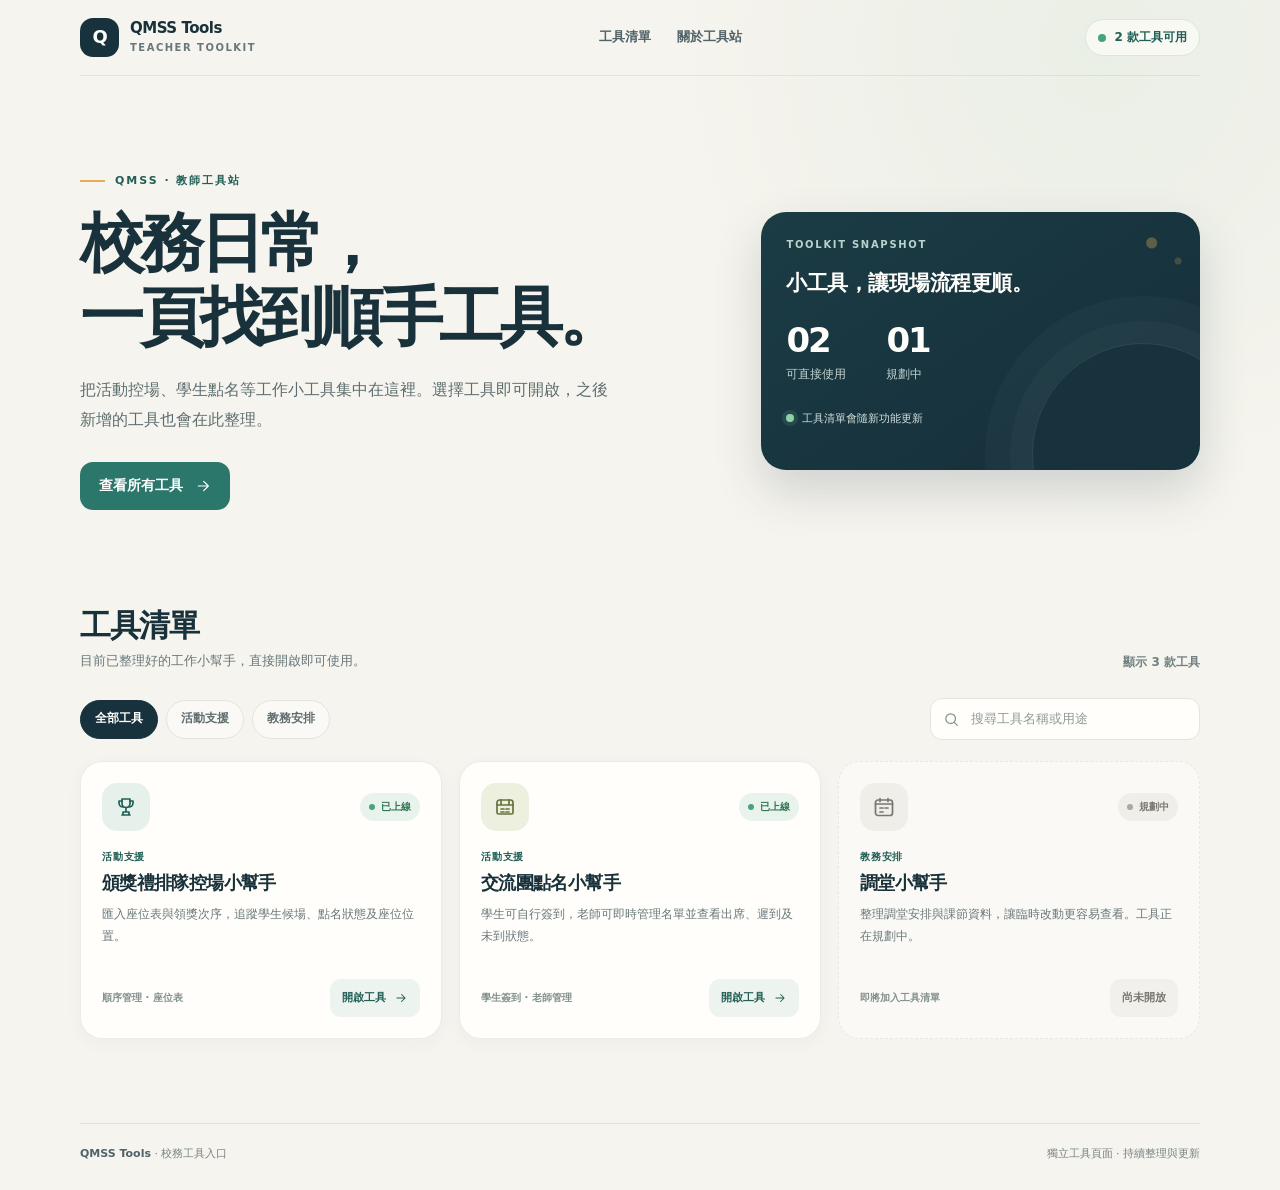
==== index.html @ 2e8e8307 "Improve search field accessibility" ====
<!doctype html>
<html lang="zh-Hant">
<head>
  <meta charset="utf-8">
  <meta name="viewport" content="width=device-width, initial-scale=1">
  <meta name="theme-color" content="#f6f4ee">
  <meta name="description" content="QMSS 校務工具入口：頒獎禮排隊控場、交流團點名，以及即將推出的調堂工具。">
  <title>QMSS Tools｜校務工具入口</title>
  <style>
    :root {
      color-scheme: light;
      --page: #f6f4ee;
      --paper: #fffefa;
      --ink: #19313a;
      --muted: #68777a;
      --line: #e5e4dc;
      --teal: #2b776b;
      --teal-dark: #205e56;
      --teal-soft: #e6f1ec;
      --gold: #e6ad59;
      --navy: #17323d;
      --shadow: 0 14px 36px rgba(35, 54, 52, .07);
      --radius: 22px;
    }

    * { box-sizing: border-box; }
    html { scroll-behavior: smooth; }
    body {
      margin: 0;
      min-width: 320px;
      background:
        radial-gradient(ellipse at 86% 4%, rgba(223, 234, 222, .52), transparent 28rem),
        var(--page);
      color: var(--ink);
      font-family: "Noto Sans HK", "PingFang HK", "Microsoft JhengHei", system-ui, sans-serif;
      line-height: 1.6;
    }
    a { color: inherit; }
    button, input { font: inherit; }
    button:focus-visible, input:focus-visible, a:focus-visible {
      outline: 3px solid #d28b2f;
      outline-offset: 3px;
    }
    .wrap { width: min(1120px, calc(100% - 48px)); margin-inline: auto; }

    .topbar {
      min-height: 76px;
      display: flex;
      align-items: center;
      justify-content: space-between;
      gap: 24px;
      border-bottom: 1px solid rgba(25, 49, 58, .08);
    }
    .brand {
      display: inline-flex;
      align-items: center;
      gap: 11px;
      text-decoration: none;
      font-weight: 800;
      letter-spacing: -.03em;
    }
    .brand-mark {
      width: 39px;
      height: 39px;
      display: grid;
      place-items: center;
      border-radius: 13px;
      background: var(--navy);
      color: #fffefa;
      font-size: 18px;
      letter-spacing: -.07em;
    }
    .brand-name { display: block; font-size: 15px; line-height: 1.2; }
    .brand-caption {
      display: block;
      margin-top: 3px;
      color: var(--muted);
      font-size: 10px;
      font-weight: 700;
      letter-spacing: .15em;
    }
    .top-links { display: flex; align-items: center; gap: 26px; }
    .top-links a {
      color: #506267;
      font-size: 13px;
      font-weight: 650;
      text-decoration: none;
    }
    .top-links a:hover { color: var(--teal-dark); }
    .live-count {
      display: inline-flex;
      align-items: center;
      gap: 8px;
      padding: 8px 12px;
      border: 1px solid #d8e6dd;
      border-radius: 999px;
      background: rgba(255, 254, 250, .7);
      color: var(--teal-dark);
      font-size: 12px;
      font-weight: 750;
      white-space: nowrap;
    }
    .live-dot, .status-dot {
      width: 8px;
      height: 8px;
      display: inline-block;
      border-radius: 50%;
      background: #45a47c;
      flex: 0 0 auto;
    }

    .hero {
      display: grid;
      grid-template-columns: minmax(0, 1.15fr) minmax(300px, .85fr);
      align-items: center;
      gap: clamp(36px, 7vw, 88px);
      padding-block: clamp(56px, 8vw, 96px) 74px;
    }
    .eyebrow {
      display: flex;
      align-items: center;
      gap: 10px;
      margin: 0 0 16px;
      color: var(--teal-dark);
      font-size: 11px;
      font-weight: 800;
      letter-spacing: .18em;
      text-transform: uppercase;
    }
    .eyebrow::before {
      width: 25px;
      height: 2px;
      background: var(--gold);
      content: "";
    }
    h1 {
      max-width: 650px;
      margin: 0;
      font-size: clamp(38px, 5.2vw, 64px);
      line-height: 1.17;
      letter-spacing: -.065em;
      font-weight: 800;
    }
    .hero-copy {
      max-width: 540px;
      margin: 20px 0 27px;
      color: #5e6e70;
      font-size: 16px;
      line-height: 1.85;
    }
    .primary-link {
      min-height: 48px;
      display: inline-flex;
      align-items: center;
      justify-content: center;
      gap: 12px;
      padding: 0 19px;
      border-radius: 13px;
      background: var(--teal);
      color: white;
      font-size: 14px;
      font-weight: 750;
      text-decoration: none;
      transition: background .18s ease, transform .18s ease;
    }
    .primary-link:hover { background: var(--teal-dark); transform: translateY(-1px); }
    .primary-link svg { width: 16px; height: 16px; }

    .overview {
      position: relative;
      overflow: hidden;
      min-height: 258px;
      padding: 25px;
      border-radius: 25px;
      background:
        radial-gradient(circle at 89% 12%, rgba(230, 173, 89, .34) 0 5px, transparent 6px),
        radial-gradient(circle at 95% 19%, rgba(230, 173, 89, .22) 0 3px, transparent 4px),
        linear-gradient(145deg, #1b3c45, #17323d 72%);
      color: #fffefa;
      box-shadow: 0 22px 48px rgba(23, 50, 61, .17);
    }
    .overview::after {
      position: absolute;
      right: -54px;
      bottom: -95px;
      width: 220px;
      height: 220px;
      border: 1px solid rgba(255, 255, 255, .1);
      border-radius: 50%;
      box-shadow: 0 0 0 22px rgba(255,255,255,.025), 0 0 0 47px rgba(255,255,255,.025);
      content: "";
      pointer-events: none;
    }
    .overview-kicker {
      color: #b9d3cb;
      font-size: 10px;
      font-weight: 750;
      letter-spacing: .17em;
    }
    .overview-title { margin: 14px 0 23px; font-size: 21px; font-weight: 750; letter-spacing: -.025em; }
    .overview-stats { display: flex; gap: 40px; }
    .stat-number { display: block; font-size: 34px; font-weight: 800; line-height: 1; letter-spacing: -.06em; }
    .stat-label { display: block; margin-top: 8px; color: #c5d3d0; font-size: 12px; }
    .overview-foot {
      display: flex;
      align-items: center;
      gap: 8px;
      margin-top: 25px;
      color: #d3dfdc;
      font-size: 11px;
    }
    .overview-foot .live-dot { background: #8fd2a7; box-shadow: 0 0 0 4px rgba(143,210,167,.12); }

    .tools-section { padding: 22px 0 84px; }
    .section-heading {
      display: flex;
      align-items: end;
      justify-content: space-between;
      gap: 24px;
      margin-bottom: 23px;
    }
    .section-heading h2 { margin: 0; font-size: clamp(24px, 3vw, 31px); line-height: 1.25; letter-spacing: -.045em; }
    .section-heading p { margin: 7px 0 0; color: var(--muted); font-size: 13px; }
    .tool-count {
      color: #718082;
      font-size: 12px;
      font-weight: 700;
      white-space: nowrap;
    }
    .toolbar {
      display: flex;
      align-items: center;
      justify-content: space-between;
      gap: 16px;
      margin: 26px 0 21px;
    }
    .filters { display: flex; flex-wrap: wrap; gap: 8px; }
    .filter-button {
      min-height: 39px;
      padding: 0 14px;
      border: 1px solid var(--line);
      border-radius: 999px;
      background: rgba(255, 254, 250, .62);
      color: #5e6e70;
      cursor: pointer;
      font-size: 12px;
      font-weight: 700;
      transition: border-color .16s ease, background .16s ease, color .16s ease;
    }
    .filter-button:hover { border-color: #b9d3c8; color: var(--teal-dark); }
    .filter-button[aria-pressed="true"] {
      border-color: var(--navy);
      background: var(--navy);
      color: #fffefa;
    }
    .search-box {
      width: min(270px, 100%);
      min-height: 42px;
      display: flex;
      align-items: center;
      gap: 9px;
      padding: 0 12px;
      border: 1px solid var(--line);
      border-radius: 12px;
      background: var(--paper);
    }
    .search-box svg { width: 17px; height: 17px; color: #84918e; flex: 0 0 auto; }
    .search-box input {
      width: 100%;
      min-width: 0;
      border: 0;
      outline: 0;
      background: transparent;
      color: var(--ink);
      font-size: 13px;
    }
    .search-box input::placeholder { color: #909b98; }
    .search-box:focus-within { border-color: #74a99a; box-shadow: 0 0 0 3px rgba(43,119,107,.1); }

    .tool-grid { display: grid; grid-template-columns: repeat(3, minmax(0, 1fr)); gap: 17px; }
    .tool-card {
      min-height: 278px;
      display: flex;
      flex-direction: column;
      padding: 21px;
      border: 1px solid rgba(33, 57, 57, .09);
      border-radius: var(--radius);
      background: var(--paper);
      box-shadow: 0 5px 18px rgba(35, 54, 52, .035);
      transition: transform .18s ease, box-shadow .18s ease, border-color .18s ease;
    }
    .tool-card:hover {
      transform: translateY(-3px);
      border-color: rgba(43,119,107,.28);
      box-shadow: var(--shadow);
    }
    .tool-card.planned { background: rgba(255, 254, 250, .58); border-style: dashed; box-shadow: none; }
    .tool-card.planned:hover { transform: none; border-color: #c9c9bd; box-shadow: none; }
    .card-top { display: flex; align-items: center; justify-content: space-between; gap: 10px; }
    .tool-icon {
      width: 48px;
      height: 48px;
      display: grid;
      place-items: center;
      border-radius: 15px;
      background: var(--teal-soft);
      color: var(--teal-dark);
    }
    .tool-icon svg { width: 24px; height: 24px; }
    .tool-card.attendance .tool-icon { background: #edf0df; color: #65733e; }
    .tool-card.planned .tool-icon { background: #efeee8; color: #77786d; }
    .status-badge {
      display: inline-flex;
      align-items: center;
      gap: 6px;
      padding: 6px 9px;
      border-radius: 999px;
      background: #e8f3ed;
      color: #307451;
      font-size: 10px;
      font-weight: 800;
      white-space: nowrap;
    }
    .status-badge .status-dot { width: 6px; height: 6px; }
    .status-badge.upcoming { background: #efeee8; color: #77786d; }
    .status-badge.upcoming .status-dot { background: #aaa99e; }
    .category {
      margin: 18px 0 5px;
      color: var(--teal-dark);
      font-size: 10px;
      font-weight: 800;
      letter-spacing: .08em;
    }
    .tool-card h3 { margin: 0; font-size: 18px; line-height: 1.4; letter-spacing: -.035em; }
    .tool-card p { margin: 9px 0 17px; color: var(--muted); font-size: 12px; line-height: 1.8; }
    .card-bottom { display: flex; align-items: center; justify-content: space-between; gap: 10px; margin-top: auto; }
    .feature-tag { color: #82908e; font-size: 10px; font-weight: 650; }
    .card-link, .coming-label {
      min-height: 38px;
      display: inline-flex;
      align-items: center;
      justify-content: center;
      gap: 8px;
      padding: 0 12px;
      border-radius: 11px;
      background: #edf4ef;
      color: var(--teal-dark);
      font-size: 11px;
      font-weight: 800;
      text-decoration: none;
      white-space: nowrap;
      transition: background .16s ease;
    }
    .card-link:hover { background: #dcece2; }
    .card-link svg { width: 14px; height: 14px; }
    .coming-label { background: #f1f0eb; color: #77786d; }

    .empty-state {
      padding: 30px 20px;
      border: 1px dashed #d6d5ca;
      border-radius: 16px;
      color: var(--muted);
      text-align: center;
      font-size: 13px;
    }
    .empty-state[hidden], .tool-card[hidden] { display: none !important; }
    .footer {
      display: flex;
      justify-content: space-between;
      gap: 20px;
      padding: 21px 0 27px;
      border-top: 1px solid rgba(25,49,58,.1);
      color: #788482;
      font-size: 11px;
    }
    .footer strong { color: #506267; font-weight: 750; }

    @media (max-width: 820px) {
      .hero { grid-template-columns: 1fr  .82fr; gap: 28px; }
      .tool-grid { grid-template-columns: repeat(2, minmax(0, 1fr)); }
      .overview { min-height: 230px; padding: 21px; }
      .overview-stats { gap: 25px; }
    }
    @media (max-width: 620px) {
      .wrap { width: min(100% - 34px, 480px); }
      .topbar { min-height: 68px; gap: 12px; }
      .top-links { display: none; }
      .live-count { padding: 7px 10px; font-size: 10px; }
      .brand-mark { width: 36px; height: 36px; }
      .hero { grid-template-columns: 1fr; gap: 31px; padding-block: 48px 52px; }
      h1 { font-size: clamp(38px, 11vw, 52px); }
      .hero-copy { margin: 15px 0 22px; font-size: 14px; }
      .overview { min-height: 0; padding: 21px; }
      .overview-title { margin: 10px 0 20px; font-size: 18px; }
      .overview-stats { gap: 34px; }
      .tools-section { padding-bottom: 58px; }
      .section-heading { align-items: start; flex-direction: column; gap: 8px; }
      .toolbar { align-items: stretch; flex-direction: column-reverse; }
      .search-box { width: 100%; min-height: 46px; }
      .filter-button { min-height: 42px; }
      .tool-grid { grid-template-columns: 1fr; gap: 12px; }
      .tool-card { min-height: 252px; padding: 19px; }
      .footer { flex-direction: column; gap: 4px; }
    }
    @media (prefers-reduced-motion: reduce) {
      html { scroll-behavior: auto; }
      *, *::before, *::after { transition-duration: .01ms !important; animation-duration: .01ms !important; }
    }
  </style>
</head>
<body>
  <header class="wrap topbar">
    <a class="brand" href="./index.html" aria-label="QMSS Tools 首頁">
      <span class="brand-mark" aria-hidden="true">Q</span>
      <span>
        <span class="brand-name">QMSS Tools</span>
        <span class="brand-caption">TEACHER TOOLKIT</span>
      </span>
    </a>
    <nav class="top-links" aria-label="主導覽">
      <a href="#tools">工具清單</a>
      <a href="#footer">關於工具站</a>
    </nav>
    <span class="live-count"><span class="live-dot" aria-hidden="true"></span><span id="header-live-count">2 款工具可用</span></span>
  </header>

  <main class="wrap">
    <section class="hero" aria-labelledby="hero-title">
      <div>
        <p class="eyebrow">QMSS · 教師工具站</p>
        <h1 id="hero-title">校務日常，<br>一頁找到順手工具。</h1>
        <p class="hero-copy">把活動控場、學生點名等工作小工具集中在這裡。選擇工具即可開啟，之後新增的工具也會在此整理。</p>
        <a class="primary-link" href="#tools">
          查看所有工具
          <svg viewBox="0 0 24 24" fill="none" aria-hidden="true"><path d="M5 12h14M13 5l7 7-7 7" stroke="currentColor" stroke-width="1.8" stroke-linecap="round" stroke-linejoin="round"/></svg>
        </a>
      </div>
      <aside class="overview" aria-label="工具站概覽">
        <div class="overview-kicker">TOOLKIT SNAPSHOT</div>
        <div class="overview-title">小工具，讓現場流程更順。</div>
        <div class="overview-stats">
          <div><span class="stat-number" id="available-count">02</span><span class="stat-label">可直接使用</span></div>
          <div><span class="stat-number" id="planned-count">01</span><span class="stat-label">規劃中</span></div>
        </div>
        <div class="overview-foot"><span class="live-dot" aria-hidden="true"></span>工具清單會隨新功能更新</div>
      </aside>
    </section>

    <section class="tools-section" id="tools" aria-labelledby="tools-title">
      <div class="section-heading">
        <div>
          <h2 id="tools-title">工具清單</h2>
          <p>目前已整理好的工作小幫手，直接開啟即可使用。</p>
        </div>
        <span class="tool-count" id="result-count" aria-live="polite">共 3 款工具</span>
      </div>

      <div class="toolbar">
        <div class="filters" role="group" aria-label="按用途篩選工具">
          <button class="filter-button" type="button" data-filter="all" aria-pressed="true">全部工具</button>
          <button class="filter-button" type="button" data-filter="events" aria-pressed="false">活動支援</button>
          <button class="filter-button" type="button" data-filter="academic" aria-pressed="false">教務安排</button>
        </div>
        <label class="search-box">
          
          <svg viewBox="0 0 24 24" fill="none" aria-hidden="true"><circle cx="10.8" cy="10.8" r="6.8" stroke="currentColor" stroke-width="1.7"/><path d="m16 16 4.2 4.2" stroke="currentColor" stroke-width="1.7" stroke-linecap="round"/></svg>
          <input id="tool-search" type="search" aria-label="搜尋工具名稱或用途" placeholder="搜尋工具名稱或用途" autocomplete="off">
        </label>
      </div>

      <div class="tool-grid" id="tool-grid">
        <article class="tool-card award" data-category="events" data-status="available" data-search="頒獎禮 排隊 控場 領獎 座位表 學生上台">
          <div class="card-top">
            <span class="tool-icon" aria-hidden="true">
              <svg viewBox="0 0 24 24" fill="none"><path d="M8 4h8v4.5a4 4 0 0 1-8 0V4Z" stroke="currentColor" stroke-width="1.7" stroke-linejoin="round"/><path d="M8 6H5v2a4 4 0 0 0 4 4M16 6h3v2a4 4 0 0 1-4 4M12 12.5V17m-4 3h8m-7-3h6v3H9v-3Z" stroke="currentColor" stroke-width="1.7" stroke-linecap="round" stroke-linejoin="round"/></svg>
            </span>
            <span class="status-badge"><span class="status-dot" aria-hidden="true"></span>已上線</span>
          </div>
          <div class="category">活動支援</div>
          <h3>頒獎禮排隊控場小幫手</h3>
          <p>匯入座位表與領獎次序，追蹤學生候場、點名狀態及座位位置。</p>
          <div class="card-bottom">
            <span class="feature-tag">順序管理 · 座位表</span>
            <a class="card-link" href="./school-award-system.htm">開啟工具
              <svg viewBox="0 0 24 24" fill="none" aria-hidden="true"><path d="M5 12h14m-6-6 6 6-6 6" stroke="currentColor" stroke-width="1.8" stroke-linecap="round" stroke-linejoin="round"/></svg>
            </a>
          </div>
        </article>

        <article class="tool-card attendance" data-category="events" data-status="available" data-search="交流團 點名 簽到 學生 出席 遲到 老師 名單">
          <div class="card-top">
            <span class="tool-icon" aria-hidden="true">
              <svg viewBox="0 0 24 24" fill="none"><path d="M4 7.5A2.5 2.5 0 0 1 6.5 5h11A2.5 2.5 0 0 1 20 7.5v10a1.5 1.5 0 0 1-1.5 1.5h-13A1.5 1.5 0 0 1 4 17.5v-10Z" stroke="currentColor" stroke-width="1.7"/><path d="M4 10h16M8 5v5m8-5v5m-8 4h3m2 0h3m-8 3h3m2 0h3" stroke="currentColor" stroke-width="1.7" stroke-linecap="round"/></svg>
            </span>
            <span class="status-badge"><span class="status-dot" aria-hidden="true"></span>已上線</span>
          </div>
          <div class="category">活動支援</div>
          <h3>交流團點名小幫手</h3>
          <p>學生可自行簽到，老師可即時管理名單並查看出席、遲到及未到狀態。</p>
          <div class="card-bottom">
            <span class="feature-tag">學生簽到 · 老師管理</span>
            <a class="card-link" href="./tour-check-in.htm">開啟工具
              <svg viewBox="0 0 24 24" fill="none" aria-hidden="true"><path d="M5 12h14m-6-6 6 6-6 6" stroke="currentColor" stroke-width="1.8" stroke-linecap="round" stroke-linejoin="round"/></svg>
            </a>
          </div>
        </article>

        <article class="tool-card planned" data-category="academic" data-status="planned" data-search="調堂 調課 課堂 課節 教務 安排">
          <div class="card-top">
            <span class="tool-icon" aria-hidden="true">
              <svg viewBox="0 0 24 24" fill="none"><rect x="3.5" y="5" width="17" height="15.5" rx="2.5" stroke="currentColor" stroke-width="1.7"/><path d="M8 3.5v3m8-3v3M3.5 9h17M8 13h3m2 0h3m-8 4h3" stroke="currentColor" stroke-width="1.7" stroke-linecap="round"/></svg>
            </span>
            <span class="status-badge upcoming"><span class="status-dot" aria-hidden="true"></span>規劃中</span>
          </div>
          <div class="category">教務安排</div>
          <h3>調堂小幫手</h3>
          <p>整理調堂安排與課節資料，讓臨時改動更容易查看。工具正在規劃中。</p>
          <div class="card-bottom">
            <span class="feature-tag">即將加入工具清單</span>
            <span class="coming-label">尚未開放</span>
          </div>
        </article>
      </div>
      <div class="empty-state" id="empty-state" hidden>找不到相符的工具，試試其他關鍵字或用途。</div>
    </section>
  </main>

  <footer class="wrap footer" id="footer">
    <span><strong>QMSS Tools</strong> · 校務工具入口</span>
    <span>獨立工具頁面 · 持續整理與更新</span>
  </footer>

  <script>
    (function () {
      const cards = Array.from(document.querySelectorAll(".tool-card"));
      const filterButtons = Array.from(document.querySelectorAll("[data-filter]"));
      const searchInput = document.getElementById("tool-search");
      const emptyState = document.getElementById("empty-state");
      const resultCount = document.getElementById("result-count");
      let activeFilter = "all";

      function updateCounts() {
        const available = cards.filter(function (card) { return card.dataset.status === "available"; }).length;
        const planned = cards.filter(function (card) { return card.dataset.status === "planned"; }).length;
        document.getElementById("available-count").textContent = String(available).padStart(2, "0");
        document.getElementById("planned-count").textContent = String(planned).padStart(2, "0");
        document.getElementById("header-live-count").textContent = available + " 款工具可用";
      }

      function applyFilters() {
        const query = searchInput.value.trim().toLocaleLowerCase();
        let visible = 0;
        cards.forEach(function (card) {
          const categoryMatches = activeFilter === "all" || card.dataset.category === activeFilter;
          const text = (card.dataset.search + " " + card.textContent).toLocaleLowerCase();
          const textMatches = !query || text.includes(query);
          const show = categoryMatches && textMatches;
          card.hidden = !show;
          if (show) visible += 1;
        });
        emptyState.hidden = visible !== 0;
        resultCount.textContent = "顯示 " + visible + " 款工具";
      }

      filterButtons.forEach(function (button) {
        button.addEventListener("click", function () {
          activeFilter = button.dataset.filter;
          filterButtons.forEach(function (item) {
            item.setAttribute("aria-pressed", String(item === button));
          });
          applyFilters();
        });
      });
      searchInput.addEventListener("input", applyFilters);
      updateCounts();
      applyFilters();
    }());
  </script>
</body>
</html>
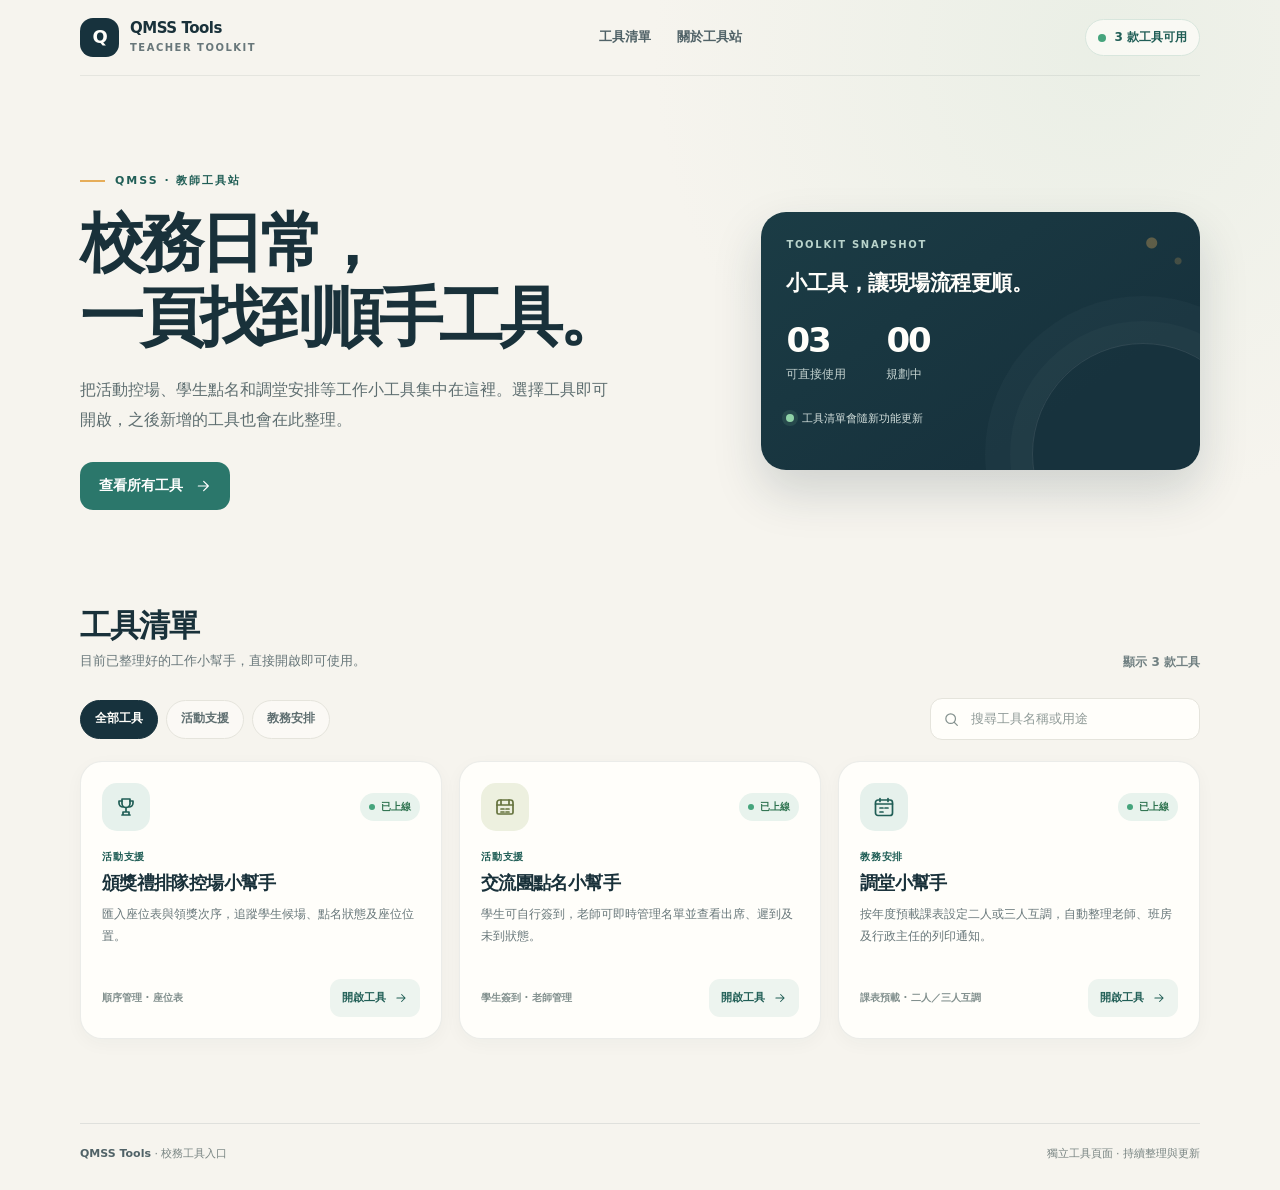
==== commit 4ec5418f: "Add annual timetable class exchange tool" ====
--- a/index.html
+++ b/index.html
@@ -4,7 +4,7 @@
   <meta charset="utf-8">
   <meta name="viewport" content="width=device-width, initial-scale=1">
   <meta name="theme-color" content="#f6f4ee">
-  <meta name="description" content="QMSS 校務工具入口：頒獎禮排隊控場、交流團點名，以及即將推出的調堂工具。">
+  <meta name="description" content="QMSS 校務工具入口：頒獎禮控場、交流團點名及調堂列印工具。">
   <title>QMSS Tools｜校務工具入口</title>
   <style>
     :root {
@@ -421,7 +421,7 @@
       <a href="#tools">工具清單</a>
       <a href="#footer">關於工具站</a>
     </nav>
-    <span class="live-count"><span class="live-dot" aria-hidden="true"></span><span id="header-live-count">2 款工具可用</span></span>
+    <span class="live-count"><span class="live-dot" aria-hidden="true"></span><span id="header-live-count">3 款工具可用</span></span>
   </header>
 
   <main class="wrap">
@@ -429,7 +429,7 @@
       <div>
         <p class="eyebrow">QMSS · 教師工具站</p>
         <h1 id="hero-title">校務日常，<br>一頁找到順手工具。</h1>
-        <p class="hero-copy">把活動控場、學生點名等工作小工具集中在這裡。選擇工具即可開啟，之後新增的工具也會在此整理。</p>
+        <p class="hero-copy">把活動控場、學生點名和調堂安排等工作小工具集中在這裡。選擇工具即可開啟，之後新增的工具也會在此整理。</p>
         <a class="primary-link" href="#tools">
           查看所有工具
           <svg viewBox="0 0 24 24" fill="none" aria-hidden="true"><path d="M5 12h14M13 5l7 7-7 7" stroke="currentColor" stroke-width="1.8" stroke-linecap="round" stroke-linejoin="round"/></svg>
@@ -439,8 +439,8 @@
         <div class="overview-kicker">TOOLKIT SNAPSHOT</div>
         <div class="overview-title">小工具，讓現場流程更順。</div>
         <div class="overview-stats">
-          <div><span class="stat-number" id="available-count">02</span><span class="stat-label">可直接使用</span></div>
-          <div><span class="stat-number" id="planned-count">01</span><span class="stat-label">規劃中</span></div>
+          <div><span class="stat-number" id="available-count">03</span><span class="stat-label">可直接使用</span></div>
+          <div><span class="stat-number" id="planned-count">00</span><span class="stat-label">規劃中</span></div>
         </div>
         <div class="overview-foot"><span class="live-dot" aria-hidden="true"></span>工具清單會隨新功能更新</div>
       </aside>
@@ -481,7 +481,7 @@
           <p>匯入座位表與領獎次序，追蹤學生候場、點名狀態及座位位置。</p>
           <div class="card-bottom">
             <span class="feature-tag">順序管理 · 座位表</span>
-            <a class="card-link" href="./school-award-system.htm">開啟工具
+            <a class="card-link" href="./school-award-system.htm?v=award-ui-20260927-ca05bb9">開啟工具
               <svg viewBox="0 0 24 24" fill="none" aria-hidden="true"><path d="M5 12h14m-6-6 6 6-6 6" stroke="currentColor" stroke-width="1.8" stroke-linecap="round" stroke-linejoin="round"/></svg>
             </a>
           </div>
@@ -499,25 +499,27 @@
           <p>學生可自行簽到，老師可即時管理名單並查看出席、遲到及未到狀態。</p>
           <div class="card-bottom">
             <span class="feature-tag">學生簽到 · 老師管理</span>
-            <a class="card-link" href="./tour-check-in.htm">開啟工具
+            <a class="card-link" href="./tour-check-in.htm?v=tour-ui-20260927-4ef6a61">開啟工具
               <svg viewBox="0 0 24 24" fill="none" aria-hidden="true"><path d="M5 12h14m-6-6 6 6-6 6" stroke="currentColor" stroke-width="1.8" stroke-linecap="round" stroke-linejoin="round"/></svg>
             </a>
           </div>
         </article>
 
-        <article class="tool-card planned" data-category="academic" data-status="planned" data-search="調堂 調課 課堂 課節 教務 安排">
+        <article class="tool-card adjustment" data-category="academic" data-status="available" data-search="調堂 調課 課堂 課節 教務 安排 老師 二人 三人 列印">
           <div class="card-top">
             <span class="tool-icon" aria-hidden="true">
               <svg viewBox="0 0 24 24" fill="none"><rect x="3.5" y="5" width="17" height="15.5" rx="2.5" stroke="currentColor" stroke-width="1.7"/><path d="M8 3.5v3m8-3v3M3.5 9h17M8 13h3m2 0h3m-8 4h3" stroke="currentColor" stroke-width="1.7" stroke-linecap="round"/></svg>
             </span>
-            <span class="status-badge upcoming"><span class="status-dot" aria-hidden="true"></span>規劃中</span>
+            <span class="status-badge"><span class="status-dot" aria-hidden="true"></span>已上線</span>
           </div>
           <div class="category">教務安排</div>
           <h3>調堂小幫手</h3>
-          <p>整理調堂安排與課節資料，讓臨時改動更容易查看。工具正在規劃中。</p>
+          <p>按年度預載課表設定二人或三人互調，自動整理老師、班房及行政主任的列印通知。</p>
           <div class="card-bottom">
-            <span class="feature-tag">即將加入工具清單</span>
-            <span class="coming-label">尚未開放</span>
+            <span class="feature-tag">課表預載 · 二人／三人互調</span>
+            <a class="card-link" href="./adjustment-timetable.htm?v=adjustment-ui-20260927">開啟工具
+              <svg viewBox="0 0 24 24" fill="none" aria-hidden="true"><path d="M5 12h14m-6-6 6 6-6 6" stroke="currentColor" stroke-width="1.8" stroke-linecap="round" stroke-linejoin="round"/></svg>
+            </a>
           </div>
         </article>
       </div>
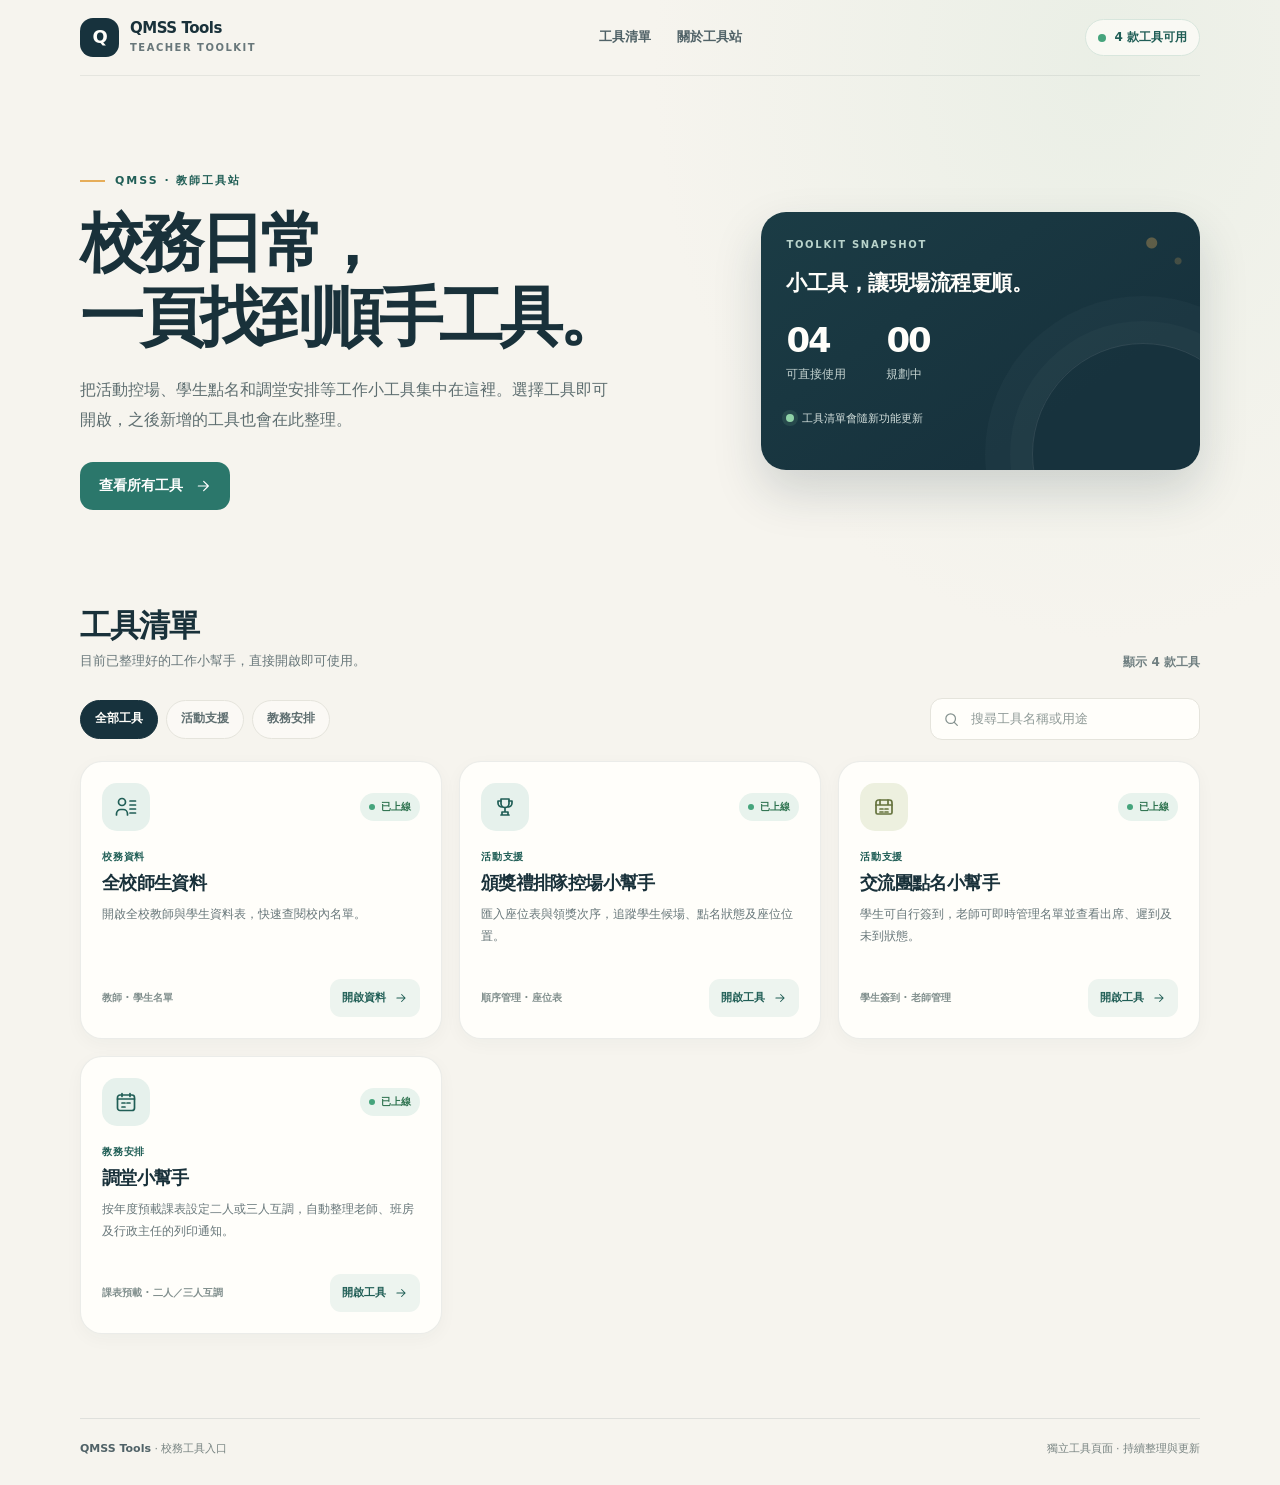
==== commit d0814550: "Add school staff and student directory card" ====
--- a/index.html
+++ b/index.html
@@ -421,7 +421,7 @@
       <a href="#tools">工具清單</a>
       <a href="#footer">關於工具站</a>
     </nav>
-    <span class="live-count"><span class="live-dot" aria-hidden="true"></span><span id="header-live-count">3 款工具可用</span></span>
+    <span class="live-count"><span class="live-dot" aria-hidden="true"></span><span id="header-live-count">4 款工具可用</span></span>
   </header>
 
   <main class="wrap">
@@ -439,7 +439,7 @@
         <div class="overview-kicker">TOOLKIT SNAPSHOT</div>
         <div class="overview-title">小工具，讓現場流程更順。</div>
         <div class="overview-stats">
-          <div><span class="stat-number" id="available-count">03</span><span class="stat-label">可直接使用</span></div>
+          <div><span class="stat-number" id="available-count">04</span><span class="stat-label">可直接使用</span></div>
           <div><span class="stat-number" id="planned-count">00</span><span class="stat-label">規劃中</span></div>
         </div>
         <div class="overview-foot"><span class="live-dot" aria-hidden="true"></span>工具清單會隨新功能更新</div>
@@ -452,7 +452,7 @@
           <h2 id="tools-title">工具清單</h2>
           <p>目前已整理好的工作小幫手，直接開啟即可使用。</p>
         </div>
-        <span class="tool-count" id="result-count" aria-live="polite">共 3 款工具</span>
+        <span class="tool-count" id="result-count" aria-live="polite">共 4 款工具</span>
       </div>
 
       <div class="toolbar">
@@ -469,6 +469,24 @@
       </div>
 
       <div class="tool-grid" id="tool-grid">
+        <article class="tool-card directory" data-category="academic" data-status="available" data-search="全校師生 教師 學生 校務資料 名單 人員 試算表">
+          <div class="card-top">
+            <span class="tool-icon" aria-hidden="true">
+              <svg viewBox="0 0 24 24" fill="none"><circle cx="8" cy="7" r="3.5" stroke="currentColor" stroke-width="1.7"/><path d="M2.5 20v-1.25A4.25 4.25 0 0 1 6.75 14.5h2.5a4.25 4.25 0 0 1 4.25 4.25V20M16 6h5.5M16 10h5.5M16 14h5.5M16 18h5.5" stroke="currentColor" stroke-width="1.7" stroke-linecap="round"/></svg>
+            </span>
+            <span class="status-badge"><span class="status-dot" aria-hidden="true"></span>已上線</span>
+          </div>
+          <div class="category">校務資料</div>
+          <h3>全校師生資料</h3>
+          <p>開啟全校教師與學生資料表，快速查閱校內名單。</p>
+          <div class="card-bottom">
+            <span class="feature-tag">教師 · 學生名單</span>
+            <a class="card-link" href="https://docs.google.com/spreadsheets/d/120cxaKFrajA2TdYSpCSSMGlLNbFStj-rSqqBOt7FCS8/edit?gid=1160734089#gid=1160734089">開啟資料
+              <svg viewBox="0 0 24 24" fill="none" aria-hidden="true"><path d="M5 12h14m-6-6 6 6-6 6" stroke="currentColor" stroke-width="1.8" stroke-linecap="round" stroke-linejoin="round"/></svg>
+            </a>
+          </div>
+        </article>
+
         <article class="tool-card award" data-category="events" data-status="available" data-search="頒獎禮 排隊 控場 領獎 座位表 學生上台">
           <div class="card-top">
             <span class="tool-icon" aria-hidden="true">
@@ -517,7 +535,7 @@
           <p>按年度預載課表設定二人或三人互調，自動整理老師、班房及行政主任的列印通知。</p>
           <div class="card-bottom">
             <span class="feature-tag">課表預載 · 二人／三人互調</span>
-            <a class="card-link" href="./adjustment-timetable.htm?v=adjustment-ui-20260927">開啟工具
+            <a class="card-link" href="./adjustment-timetable.htm?v=adjustment-ui-20260927-r2">開啟工具
               <svg viewBox="0 0 24 24" fill="none" aria-hidden="true"><path d="M5 12h14m-6-6 6 6-6 6" stroke="currentColor" stroke-width="1.8" stroke-linecap="round" stroke-linejoin="round"/></svg>
             </a>
           </div>
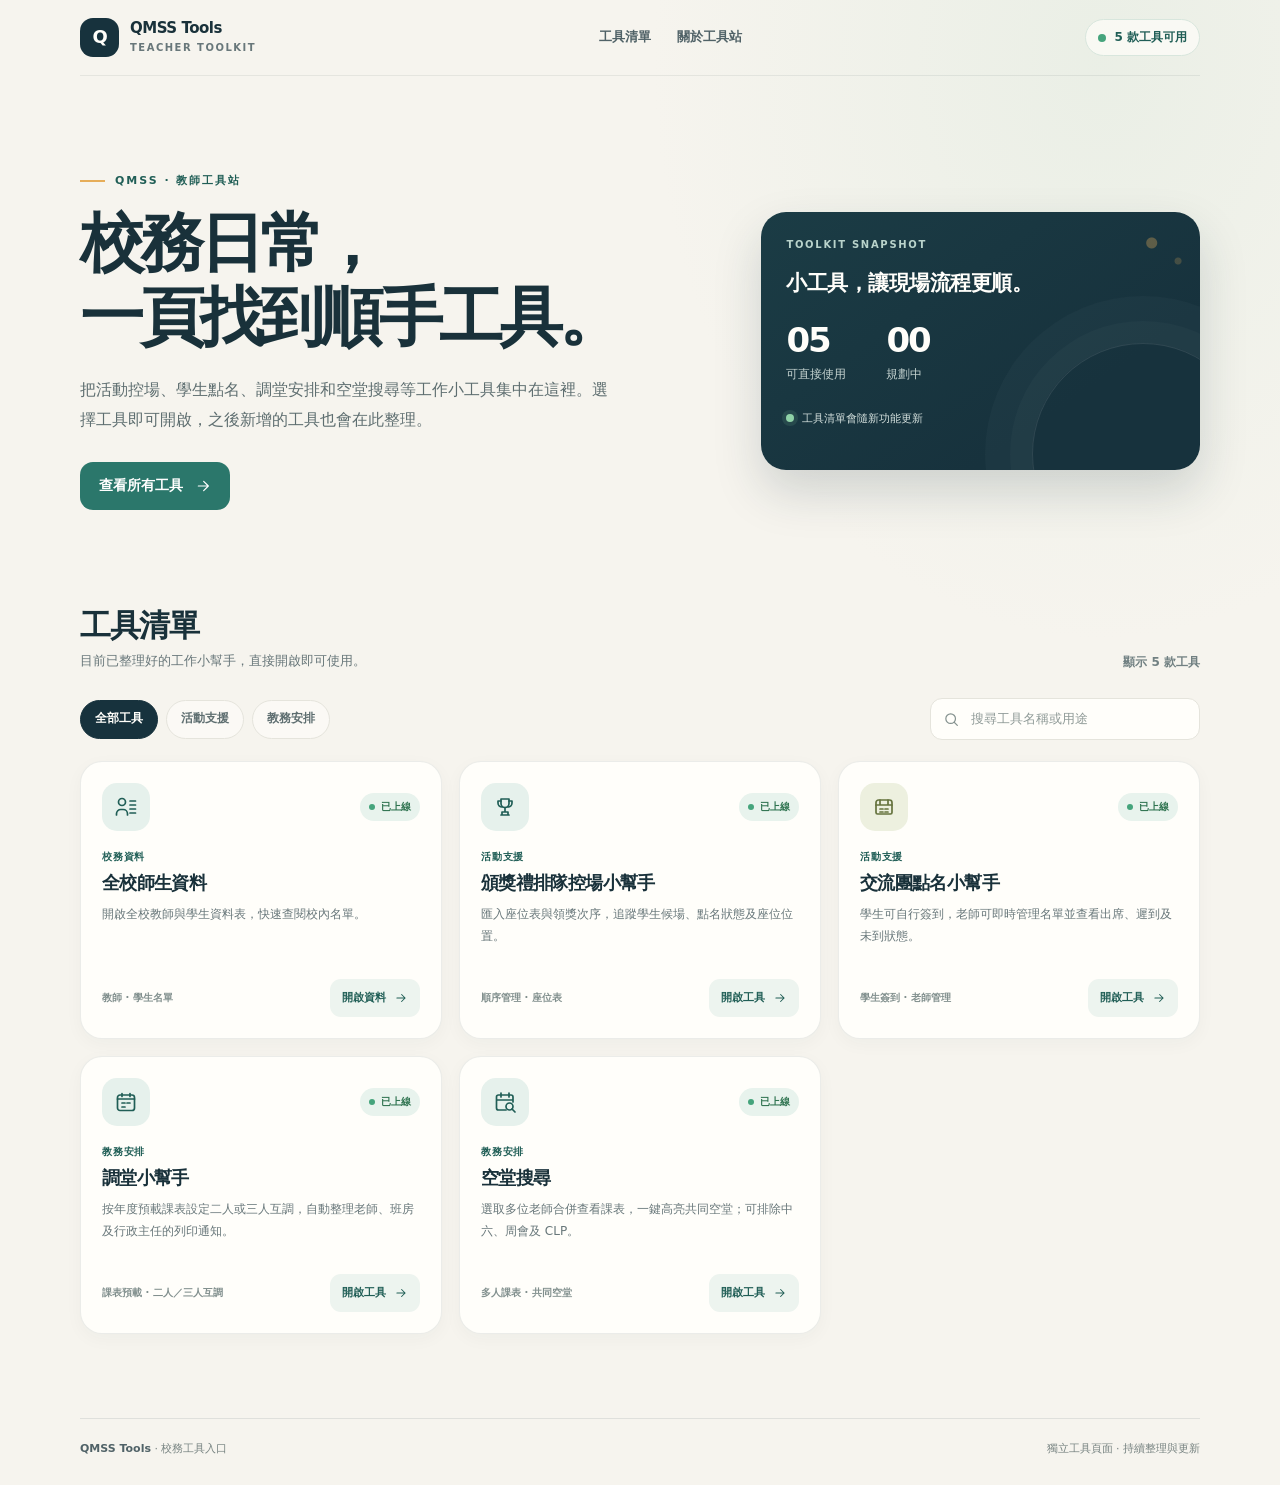
==== commit 7aefd919: "Add multi-teacher free-period search and homepage entry" ====
--- a/index.html
+++ b/index.html
@@ -4,7 +4,7 @@
   <meta charset="utf-8">
   <meta name="viewport" content="width=device-width, initial-scale=1">
   <meta name="theme-color" content="#f6f4ee">
-  <meta name="description" content="QMSS 校務工具入口：頒獎禮控場、交流團點名及調堂列印工具。">
+  <meta name="description" content="QMSS 校務工具入口：頒獎禮控場、交流團點名、調堂列印及多人空堂搜尋工具。">
   <title>QMSS Tools｜校務工具入口</title>
   <style>
     :root {
@@ -421,7 +421,7 @@
       <a href="#tools">工具清單</a>
       <a href="#footer">關於工具站</a>
     </nav>
-    <span class="live-count"><span class="live-dot" aria-hidden="true"></span><span id="header-live-count">4 款工具可用</span></span>
+    <span class="live-count"><span class="live-dot" aria-hidden="true"></span><span id="header-live-count">5 款工具可用</span></span>
   </header>
 
   <main class="wrap">
@@ -429,7 +429,7 @@
       <div>
         <p class="eyebrow">QMSS · 教師工具站</p>
         <h1 id="hero-title">校務日常，<br>一頁找到順手工具。</h1>
-        <p class="hero-copy">把活動控場、學生點名和調堂安排等工作小工具集中在這裡。選擇工具即可開啟，之後新增的工具也會在此整理。</p>
+        <p class="hero-copy">把活動控場、學生點名、調堂安排和空堂搜尋等工作小工具集中在這裡。選擇工具即可開啟，之後新增的工具也會在此整理。</p>
         <a class="primary-link" href="#tools">
           查看所有工具
           <svg viewBox="0 0 24 24" fill="none" aria-hidden="true"><path d="M5 12h14M13 5l7 7-7 7" stroke="currentColor" stroke-width="1.8" stroke-linecap="round" stroke-linejoin="round"/></svg>
@@ -439,7 +439,7 @@
         <div class="overview-kicker">TOOLKIT SNAPSHOT</div>
         <div class="overview-title">小工具，讓現場流程更順。</div>
         <div class="overview-stats">
-          <div><span class="stat-number" id="available-count">04</span><span class="stat-label">可直接使用</span></div>
+          <div><span class="stat-number" id="available-count">05</span><span class="stat-label">可直接使用</span></div>
           <div><span class="stat-number" id="planned-count">00</span><span class="stat-label">規劃中</span></div>
         </div>
         <div class="overview-foot"><span class="live-dot" aria-hidden="true"></span>工具清單會隨新功能更新</div>
@@ -452,7 +452,7 @@
           <h2 id="tools-title">工具清單</h2>
           <p>目前已整理好的工作小幫手，直接開啟即可使用。</p>
         </div>
-        <span class="tool-count" id="result-count" aria-live="polite">共 4 款工具</span>
+        <span class="tool-count" id="result-count" aria-live="polite">共 5 款工具</span>
       </div>
 
       <div class="toolbar">
@@ -536,6 +536,23 @@
           <div class="card-bottom">
             <span class="feature-tag">課表預載 · 二人／三人互調</span>
             <a class="card-link" href="./adjustment-timetable.htm?v=adjustment-ui-20260927-r2">開啟工具
+              <svg viewBox="0 0 24 24" fill="none" aria-hidden="true"><path d="M5 12h14m-6-6 6 6-6 6" stroke="currentColor" stroke-width="1.8" stroke-linecap="round" stroke-linejoin="round"/></svg>
+            </a>
+          </div>
+        </article>
+        <article class="tool-card adjustment free-period" data-category="academic" data-status="available" data-search="空堂 空節 共同時間 課表 時間表 老師 多人 中六 周會 CLP 會議 教務">
+          <div class="card-top">
+            <span class="tool-icon" aria-hidden="true">
+              <svg viewBox="0 0 24 24" fill="none"><path d="M13 20H5.5a2 2 0 0 1-2-2V7a2 2 0 0 1 2-2H18a2 2 0 0 1 2 2v5M8 3v4m8-4v4M3.5 10H20" stroke="currentColor" stroke-width="1.7" stroke-linecap="round"/><circle cx="16.5" cy="16.5" r="3.5" stroke="currentColor" stroke-width="1.7"/><path d="m19 19 3 3" stroke="currentColor" stroke-width="1.7" stroke-linecap="round"/></svg>
+            </span>
+            <span class="status-badge"><span class="status-dot" aria-hidden="true"></span>已上線</span>
+          </div>
+          <div class="category">教務安排</div>
+          <h3>空堂搜尋</h3>
+          <p>選取多位老師合併查看課表，一鍵高亮共同空堂；可排除中六、周會及 CLP。</p>
+          <div class="card-bottom">
+            <span class="feature-tag">多人課表 · 共同空堂</span>
+            <a class="card-link" href="./free-period-search.htm">開啟工具
               <svg viewBox="0 0 24 24" fill="none" aria-hidden="true"><path d="M5 12h14m-6-6 6 6-6 6" stroke="currentColor" stroke-width="1.8" stroke-linecap="round" stroke-linejoin="round"/></svg>
             </a>
           </div>
